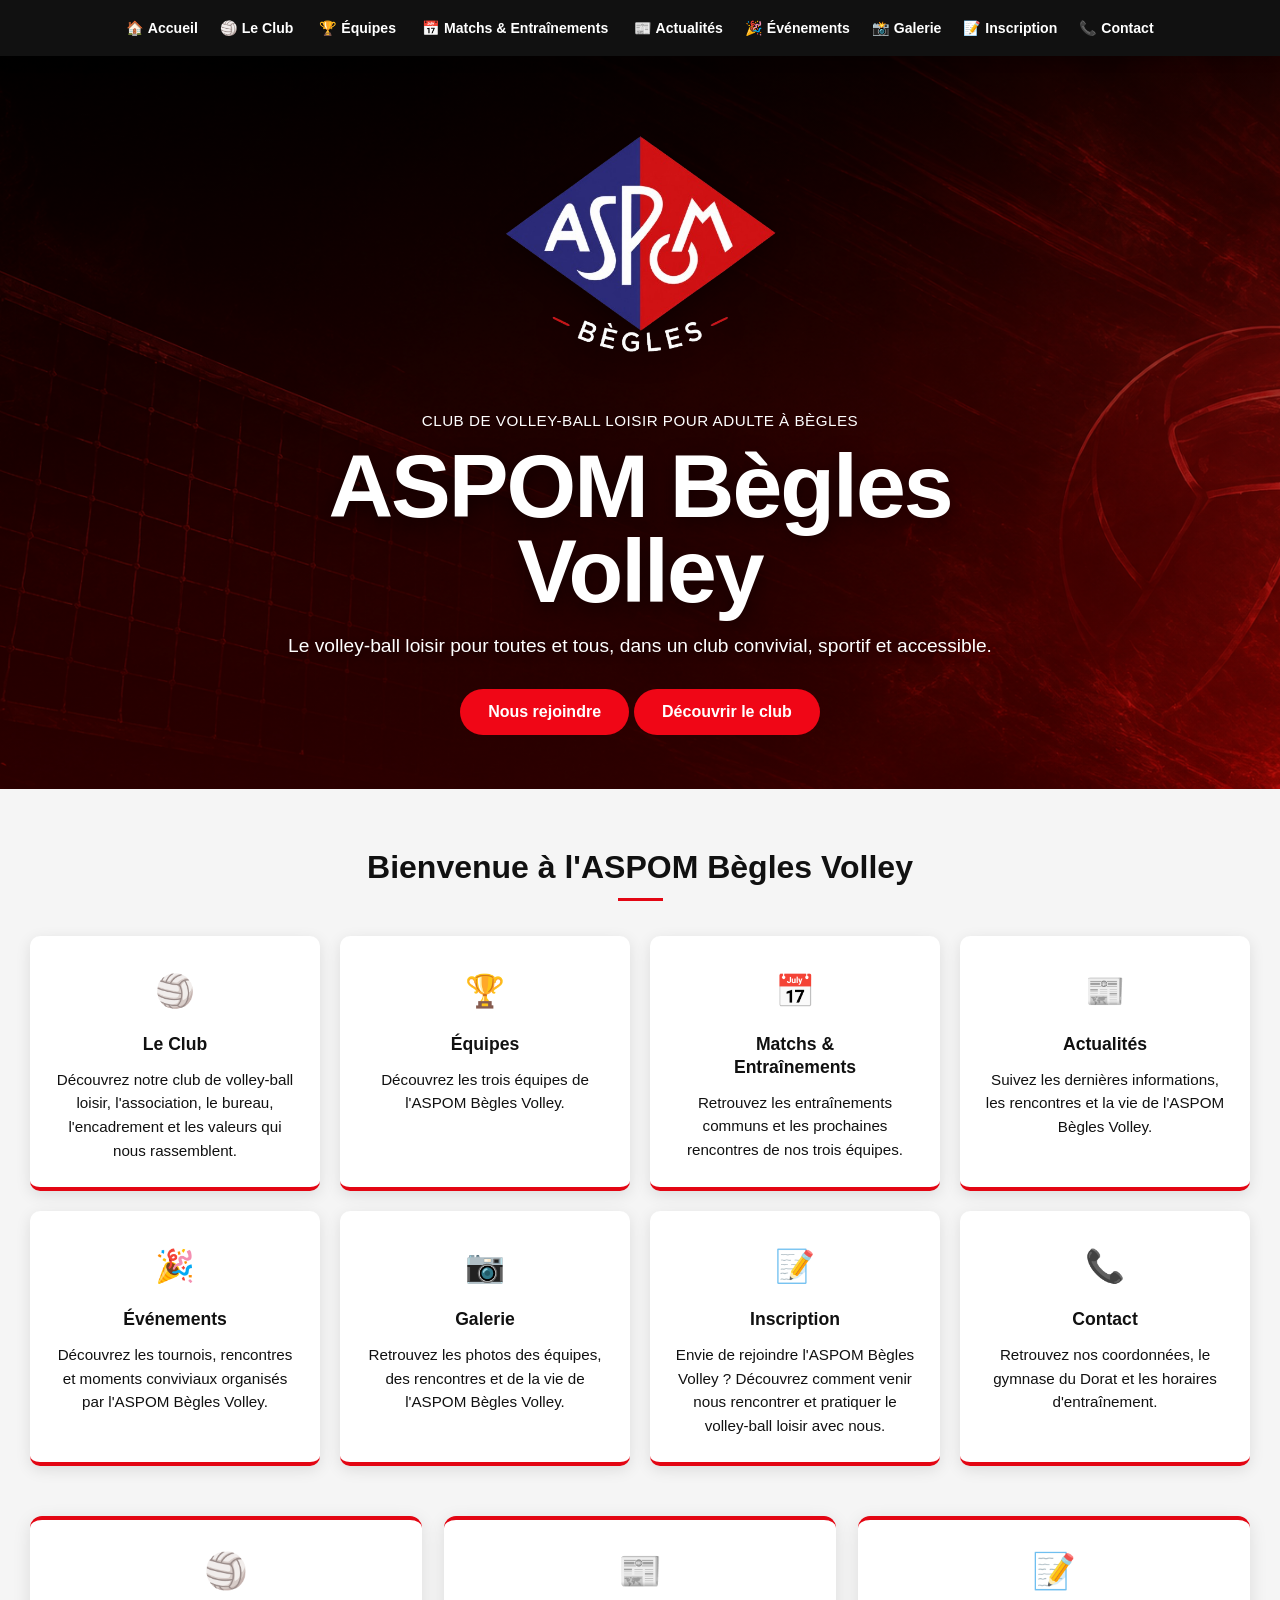
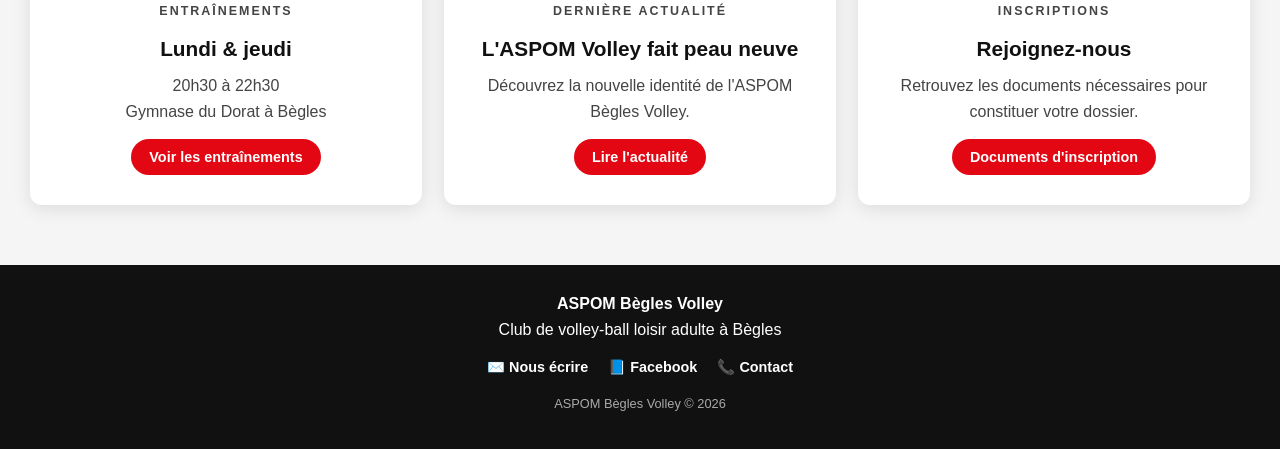
==== index.html @ babf6c58 "Update stylesheet version in index.html" ====
<!DOCTYPE html>
<html lang="fr">

<head>
    <meta charset="UTF-8">
    <meta name="viewport" content="width=device-width, initial-scale=1.0">

    <title>ASPOM Bègles Volley</title>

    <link rel="stylesheet" href="./style.css?v=6">
</head>

<body>

    <!-- =====================================================
         NAVIGATION
    ====================================================== -->

    <nav>
        <ul>

            <li>
                <a href="#accueil">
                    🏠 Accueil
                </a>
            </li>

            <li>
                <a href="./club.html">
                    🏐 Le Club
                </a>
            </li>

            <li>
                <li>
                <a href="./equipes.html">
                    🏆 Équipes
                </a>
            </li>

            <li>
                <li>
                <a href="./matchs.html">
                    📅 Matchs & Entraînements
                </a>
            </li>
                
                </a>
            </li>

            <li>
                <li>
                <a href="./actualites.html">
                    📰 Actualités
                </a>
            </li>

            <li>
                <a href="./evenements.html">
                    🎉 Événements
                </a>
            </li>

            <li>
                <a href="./galerie.html">
                    📸 Galerie
                </a>
            </li>

            <li>
                <a href="./inscription.html">
                    📝 Inscription
                </a>
            </li>

            <li>
                <a href="./contact.html">
                    📞 Contact
                </a>
            </li>

        </ul>
    </nav>


    <!-- =====================================================
         BANNIÈRE
    ====================================================== -->

    <header class="hero" id="accueil">

        <div class="hero-content">

            <img
                class="hero-logo"
                src="./Logo_ASPOM.png"
                alt="Logo ASPOM Bègles Volley"
            >

            <p class="hero-label">
                CLUB DE VOLLEY-BALL LOISIR POUR ADULTE À BÈGLES
            </p>

            <h1>
                ASPOM Bègles<br>
                <span>Volley</span>
            </h1>

            <p class="hero-subtitle">
                Le volley-ball loisir pour toutes et tous,
                dans un club convivial, sportif et accessible.
            </p>


            <div class="hero-buttons">

                <a href="./inscription.html" class="button">
                    Nous rejoindre
                </a>

                <a href="./club.html" class="button button-secondary">
                    Découvrir le club
                </a>

            </div>

        </div>

    </header>


    <!-- =====================================================
         CONTENU
    ====================================================== -->

    <main>

        <section class="section">

            <div class="section-title">

                <h2>
                    Bienvenue à l'ASPOM Bègles Volley
                </h2>

                <div class="title-line"></div>

            </div>


            <div class="cards">


                <!-- CLUB -->

                <a href="./club.html" class="card card-link">

                    <div class="card-icon">
                        🏐
                    </div>

                    <h3>
                        Le Club
                    </h3>

                    <p>
                        Découvrez notre club de volley-ball loisir,
                        l'association, le bureau, l'encadrement
                        et les valeurs qui nous rassemblent.
                    </p>

                </a>


                <!-- ÉQUIPES -->

            <a href="./equipes.html" class="card card-link">
    
                <div class="card-icon">
                    🏆
                </div>
            
                <h3>
                    Équipes
                </h3>
            
                <p>
                    Découvrez les trois équipes
                    de l'ASPOM Bègles Volley.
                </p>
            
            </a>


                <!-- MATCHS -->

                <a href="./matchs.html" class="card card-link">

                <div class="card-icon">
                    📅
                </div>
            
                <h3>
                    Matchs &<br>
                    Entraînements
                </h3>
            
                <p>
                    Retrouvez les entraînements communs
                    et les prochaines rencontres
                    de nos trois équipes.
                </p>
            
            </a>
            

                <!-- ACTUALITÉS -->

                <a href="./actualites.html" class="card card-link">

                <div class="card-icon">
                        📰
                </div>
                
                <h3>
                    Actualités
                </h3>
                
                <p>
                    Suivez les dernières informations,
                    les rencontres et la vie
                    de l'ASPOM Bègles Volley.
                </p>
                
            </a>

                <!-- ÉVÉNEMENTS -->

                <a href="./evenements.html" class="card card-link">

                <div class="card-icon">
                    🎉
                </div>
            
                <h3>
                    Événements
                </h3>
            
                <p>
                    Découvrez les tournois, rencontres
                    et moments conviviaux organisés
                    par l'ASPOM Bègles Volley.
                </p>
            
            </a>


                <!-- GALERIE -->

                <a href="./galerie.html" class="card card-link">

                <div class="card-icon">
                    📷
                </div>
            
                <h3>
                    Galerie
                </h3>
            
                <p>
                    Retrouvez les photos des équipes,
                    des rencontres et de la vie
                    de l'ASPOM Bègles Volley.
                </p>
            
            </a>


                <!-- INSCRIPTION -->

                <a href="./inscription.html" class="card card-link">

                <div class="card-icon">
                    📝
                </div>
            
                <h3>
                    Inscription
                </h3>
            
                <p>
                    Envie de rejoindre l'ASPOM Bègles Volley ?
                    Découvrez comment venir nous rencontrer
                    et pratiquer le volley-ball loisir avec nous.
                </p>
            
            </a>


                <!-- CONTACT -->

                <a href="./contact.html" class="card card-link">

                <div class="card-icon">
                    📞
                </div>
            
                <h3>
                    Contact
                </h3>
            
                <p>
                    Retrouvez nos coordonnées,
                    le gymnase du Dorat
                    et les horaires d'entraînement.
                </p>
            
            </a>

            </div>

<!-- =====================================================
     INFOS PRATIQUES
===================================================== -->

            <section class="home-highlights">
            
                <div class="home-highlight">
            
                    <div class="home-highlight-icon">
                        🏐
                    </div>
            
                    <p class="club-small-title">
                        ENTRAÎNEMENTS
                    </p>
            
                    <h3>
                        Lundi & jeudi
                    </h3>
            
                    <p>
                        20h30 à 22h30<br>
                        Gymnase du Dorat à Bègles
                    </p>
            
                    <a href="./matchs.html" class="home-highlight-link">
                        Voir les entraînements
                    </a>
            
                </div>
            
            
                <div class="home-highlight">
            
                    <div class="home-highlight-icon">
                        📰
                    </div>
            
                    <p class="club-small-title">
                        DERNIÈRE ACTUALITÉ
                    </p>
            
                    <h3>
                        L'ASPOM Volley fait peau neuve
                    </h3>
            
                    <p>
                        Découvrez la nouvelle identité
                        de l'ASPOM Bègles Volley.
                    </p>
            
                    <a href="./actualites.html" class="home-highlight-link">
                        Lire l'actualité
                    </a>
            
                </div>
            
            
                <div class="home-highlight">
            
                    <div class="home-highlight-icon">
                        📝
                    </div>
            
                    <p class="club-small-title">
                        INSCRIPTIONS
                    </p>
            
                    <h3>
                        Rejoignez-nous
                    </h3>
            
                    <p>
                        Retrouvez les documents nécessaires
                        pour constituer votre dossier.
                    </p>
            
                    <a href="./documents.html" class="home-highlight-link">
                        Documents d'inscription
                    </a>
            
                </div>
            
            </section>

        </section>

    </main>


    <!-- =====================================================
         FOOTER
    ====================================================== -->

    <footer>

        <div class="footer-content">
    
            <p>
                <strong>ASPOM Bègles Volley</strong>
            </p>
    
            <p>
                Club de volley-ball loisir adulte à Bègles
            </p>
    
            <div class="footer-links">
    
                <a href="mailto:aspom.beglesvolleyball@gmail.com">
                    ✉️ Nous écrire
                </a>
    
                <a
                    href="https://www.facebook.com/share/19STnms6wH/?mibextid=wwXIfr"
                    target="_blank"
                    rel="noopener noreferrer"
                >
                    📘 Facebook
                </a>
    
                <a href="./contact.html">
                    📞 Contact
                </a>
    
            </div>
    
            <p class="footer-copyright">
                ASPOM Bègles Volley © 2026
            </p>
    
        </div>
    
    </footer>

</body>

</html>
---- style.css ----
/* =====================================================
   RESET
===================================================== */

* {
    margin: 0;
    padding: 0;
    box-sizing: border-box;
}

html {
    scroll-behavior: smooth;
}

body {
    font-family: Arial, Helvetica, sans-serif;
    background: #f5f5f5;
    color: #111111;
}


/* =====================================================
   NAVIGATION
===================================================== */

nav {
    position: sticky;
    top: 0;
    z-index: 1000;

    width: 100%;

    background: #111111;

    box-shadow: 0 3px 12px rgba(0, 0, 0, 0.25);
}

nav ul {
    min-height: 56px;

    display: flex;
    justify-content: center;
    align-items: center;

    flex-wrap: wrap;

    gap: 4px;

    padding: 4px 15px;

    list-style: none;
}

nav li {
    list-style: none;
}

nav a {
    display: flex;
    align-items: center;

    gap: 6px;

    padding: 10px 9px;

    border-radius: 6px;

    color: #ffffff;

    text-decoration: none;

    font-size: 0.88rem;
    font-weight: bold;

    white-space: nowrap;

    transition:
        background 0.2s ease,
        color 0.2s ease;
}

nav a:hover {
    background: #e30613;
    color: #ffffff;
}


/* =====================================================
   HERO / BANNIÈRE PRINCIPALE
===================================================== */

.hero {
    position: relative;

    min-height: 733px;

    display: flex;
    justify-content: center;
    align-items: center;

    padding: 50px 20px;

    overflow: hidden;

    text-align: center;

    color: #ffffff;

    background:
        linear-gradient(
            rgba(0, 0, 0, 0.55),
            rgba(120, 0, 0, 0.35)
        ),
        url("./fond-banniere-volley.png");

    background-size: cover;
    background-position: center;
    background-repeat: no-repeat;
}


/* Effet lumineux rouge */

.hero::before {
    display: none;
}


/* Effet sombre diagonal */

.hero::after {
    display: none;
}


/* Contenu du hero */

.hero-content {
    position: relative;

    z-index: 2;

    width: 100%;
    max-width: 900px;

    display: flex;
    flex-direction: column;
    align-items: center;

    margin: 0 auto;
}


/* =====================================================
   LOGO
===================================================== */

.hero-logo {
    display: block;

    width: 280px;
    max-width: 70%;

    height: auto;

    margin: 0 auto 22px;

    object-fit: contain;

    filter:
        drop-shadow(
            0 8px 12px rgba(0, 0, 0, 0.35)
        );
}


/* =====================================================
   TEXTE DU HERO
===================================================== */

.hero-label {
    margin-bottom: 15px;

    font-size: 0.95rem;

    font-weight: 500;

    letter-spacing: 0.5px;

    text-transform: uppercase;
}


.hero h1 {
    margin-bottom: 18px;

    font-size: clamp(3.2rem, 7vw, 5.8rem);

    line-height: 0.95;

    font-weight: 900;

    letter-spacing: -2px;

    text-shadow:
        0 6px 20px rgba(0, 0, 0, 0.55);
}

.hero h1 span {
    color: #ffffff;
}


.hero-subtitle {
    max-width: 800px;

    margin: 0 auto 28px;

    font-size: 1.2rem;

    line-height: 1.5;

    text-shadow:
        0 3px 10px rgba(0, 0, 0, 0.45);
}

/* =====================================================
   BOUTONS
===================================================== */

.hero-buttons {
    display: flex;

    justify-content: center;
    align-items: center;

    gap: 5px;

    flex-wrap: wrap;
}

.button {
    display: inline-block;

    padding: 14px 28px;

    border-radius: 30px;

    background: #f00616;

    color: #ffffff;

    text-decoration: none;

    font-size: 1rem;

    font-weight: bold;

    transition:
        background 0.2s ease,
        transform 0.2s ease;
}

.button:hover {
    background: #b9000c;

    transform: translateY(-2px);
}


/* Deuxième bouton */

.button-secondary {
    background: #f00616;

    border: none;
}

.button-secondary:hover {
    background: #b9000c;

    color: #ffffff;
}


/* =====================================================
   SECTION PRINCIPALE
===================================================== */

.section {
    max-width: 1400px;

    margin: 0 auto;

    padding: 60px 30px;
}

.section-title {
    margin-bottom: 35px;

    text-align: center;
}

.section-title h2 {
    font-size: 2rem;

    font-weight: 800;
}

.title-line {
    width: 45px;

    height: 3px;

    margin: 12px auto 0;

    background: #e30613;
}


/* =====================================================
   CARTES
===================================================== */

.cards {
    display: grid;

    grid-template-columns:
        repeat(4, 1fr);

    gap: 20px;
}

.card {
    min-height: 240px;

    display: flex;
    flex-direction: column;
    align-items: center;

    padding: 25px 20px;

    text-align: center;

    background: #ffffff;

    border-radius: 10px;

    border-bottom: 4px solid #e30613;

    box-shadow:
        0 4px 15px rgba(0, 0, 0, 0.10);

    transition:
        transform 0.2s ease,
        box-shadow 0.2s ease;
}

.card:hover {
    transform: translateY(-5px);

    box-shadow:
        0 8px 22px rgba(0, 0, 0, 0.15);
}


/* =====================================================
   ICÔNES
===================================================== */

.card-icon {
    display: flex;
    justify-content: center;
    align-items: center;

    width: 60px;
    height: 60px;

    margin-bottom: 12px;

    font-size: 2rem;
}

/* Carte entière utilisée comme lien */

a.card-link {
    color: #111111;
    text-decoration: none;
}

a.card-link:visited {
    color: #111111;
    text-decoration: none;
}

a.card-link:hover {
    color: #111111;
    text-decoration: none;
}

a.card-link h3,
a.card-link p {
    color: inherit;
    text-decoration: none;
}

/* =====================================================
   TEXTE DES CARTES
===================================================== */

.card h3 {
    margin-bottom: 12px;

    font-size: 1.1rem;

    line-height: 1.3;
}

.card p {
    font-size: 0.95rem;

    line-height: 1.55;

    color: #333333;
}


/* =====================================================
   FOOTER
===================================================== */

footer {
    padding: 30px 20px;

    text-align: center;

    background: #111111;

    color: #ffffff;
}


.footer-content {
    max-width: 1000px;

    margin: 0 auto;
}


.footer-content p {
    margin-bottom: 8px;
}


.footer-links {
    display: flex;
    justify-content: center;
    align-items: center;

    gap: 20px;

    flex-wrap: wrap;

    margin: 20px 0;
}


.footer-links a {
    color: #ffffff;

    text-decoration: none;

    font-weight: bold;

    font-size: 0.9rem;
}


.footer-links a:hover {
    color: #e30613;
}


.footer-copyright {
    margin-top: 15px;

    color: #aaaaaa;

    font-size: 0.8rem;
}

/* =====================================================
   PAGE CLUB - BANDEAU
===================================================== */

.page-hero {
    position: relative;

    min-height: 390px;

    display: flex;
    justify-content: center;
    align-items: center;

    padding: 45px 20px;

    overflow: hidden;

    text-align: center;

    color: #ffffff;

    background-image:
        linear-gradient(
            rgba(0, 0, 0, 0.40),
            rgba(70, 0, 0, 0.35)
        ),
        url("./fond-banniere-volley.png");

    background-size: cover;
    background-position: center;
    background-repeat: no-repeat;
}


.page-hero-content {
    position: relative;

    z-index: 2;

    width: 100%;
    max-width: 850px;

    margin: 0 auto;
}


.page-hero-logo {
    width: 130px;
    height: auto;

    margin-bottom: 15px;

    filter:
        drop-shadow(
            0 6px 10px rgba(0, 0, 0, 0.30)
        );
}


.page-hero-label {
    margin-bottom: 10px;

    font-size: 0.8rem;

    font-weight: bold;

    letter-spacing: 2px;
}


.page-hero h1 {
    margin-bottom: 15px;

    font-size: clamp(3rem, 7vw, 5rem);

    font-weight: 900;

    line-height: 1;

    text-shadow:
        0 5px 18px rgba(0, 0, 0, 0.55);
}


.page-hero-subtitle {
    max-width: 700px;

    margin: auto;

    font-size: 1.1rem;

    line-height: 1.6;

    text-shadow:
        0 3px 10px rgba(0, 0, 0, 0.50);
}


/* =====================================================
   MENU PAGE CLUB
===================================================== */

.club-menu {
    display: grid;

    grid-template-columns:
        repeat(4, 1fr);

    gap: 20px;

    margin-bottom: 60px;
}


.club-menu-card {
    min-height: 210px;

    display: flex;
    flex-direction: column;
    align-items: center;

    padding: 25px 20px;

    text-align: center;

    text-decoration: none;

    color: #111111;

    background: #ffffff;

    border-radius: 10px;

    border-bottom: 4px solid #e30613;

    box-shadow:
        0 4px 15px rgba(0, 0, 0, 0.10);

    transition:
        transform 0.2s ease,
        box-shadow 0.2s ease;
}


.club-menu-card:hover {
    transform: translateY(-5px);

    box-shadow:
        0 8px 22px rgba(0, 0, 0, 0.15);
}


.club-menu-card:visited {
    color: #111111;
}


.club-menu-icon {
    margin-bottom: 12px;

    font-size: 2rem;
}


.club-menu-card h3 {
    margin-bottom: 12px;

    font-size: 1.15rem;
}


.club-menu-card p {
    color: #444444;

    font-size: 0.95rem;

    line-height: 1.5;
}


/* =====================================================
   CONTENU PAGE CLUB
===================================================== */

.club-content-section {
    max-width: 1050px;

    margin: 0 auto 35px;

    padding: 45px;

    background: #ffffff;

    border-radius: 12px;

    box-shadow:
        0 4px 18px rgba(0, 0, 0, 0.08);

    scroll-margin-top: 80px;
}


.club-content-text {
    max-width: 850px;

    margin: auto;
}


.club-small-title {
    margin-bottom: 8px;

    color: #e30613;

    font-size: 0.78rem;

    font-weight: 800;

    letter-spacing: 2px;
}


.club-content-section h2 {
    margin-bottom: 20px;

    font-size: 2rem;
}


.club-content-section p {
    margin-bottom: 14px;

    color: #444444;

    font-size: 1rem;

    line-height: 1.7;
}

/* =====================================================
   BUREAU DU CLUB
===================================================== */

.bureau-grid {
    display: grid;

    grid-template-columns:
        repeat(4, 1fr);

    gap: 18px;

    margin-top: 30px;
}


.bureau-member {
    min-height: 190px;

    display: flex;
    flex-direction: column;
    justify-content: center;
    align-items: center;

    padding: 25px 15px;

    text-align: center;

    background: #f7f7f7;

    border-radius: 10px;

    border-bottom: 4px solid #e30613;
}


.bureau-icon {
    margin-bottom: 12px;

    font-size: 2rem;
}


.bureau-member h3 {
    margin-bottom: 10px;

    font-size: 1.05rem;
}


.bureau-name {
    margin-bottom: 0 !important;

    color: #e30613 !important;

    font-size: 1rem !important;

    font-weight: 800;
}

/* =====================================================
   CHARTE & VALEURS
===================================================== */

.values-grid {
    display: grid;

    grid-template-columns:
        repeat(3, 1fr);

    gap: 18px;

    margin-top: 30px;
}


.value-item {
    min-height: 220px;

    display: flex;
    flex-direction: column;
    align-items: center;
    justify-content: center;

    padding: 25px 18px;

    text-align: center;

    background: #f7f7f7;

    border-radius: 10px;

    border-bottom: 4px solid #e30613;
}


.value-icon {
    margin-bottom: 12px;

    font-size: 2rem;
}


.value-item h3 {
    margin-bottom: 10px;

    font-size: 1.05rem;
}


.value-item p {
    margin-bottom: 0;

    font-size: 0.9rem;

    line-height: 1.5;
}

/* =====================================================
   ONGLET ACTIF NAVIGATION
===================================================== */

nav a.nav-active {
    background: #e30613;
}

/* =====================================================
   PAGE ÉQUIPES
===================================================== */

.team-grid {
    display: grid;

    grid-template-columns:
        repeat(3, 1fr);

    gap: 22px;

    margin-bottom: 50px;
}


.team-card {
    position: relative;

    min-height: 260px;

    display: flex;
    flex-direction: column;
    align-items: center;
    justify-content: center;

    padding: 35px 25px;

    text-align: center;

    background: #ffffff;

    border-radius: 12px;

    border-bottom: 4px solid #e30613;

    box-shadow:
        0 4px 18px rgba(0, 0, 0, 0.10);
}


.team-number {
    position: absolute;

    top: 15px;
    right: 18px;

    color: #dddddd;

    font-size: 1.4rem;

    font-weight: 900;
}


.team-icon {
    margin-bottom: 15px;

    font-size: 2.4rem;
}


.team-card h3 {
    margin-bottom: 15px;

    font-size: 1.4rem;
}


.team-card p {
    color: #444444;

    font-size: 0.95rem;

    line-height: 1.6;
}


/* =====================================================
   ENTRAÎNEMENT COMMUN
===================================================== */

.training-block {
    max-width: 1050px;

    display: flex;
    align-items: center;

    gap: 30px;

    margin: 0 auto;

    padding: 40px;

    background: #ffffff;

    border-radius: 12px;

    border-left: 5px solid #e30613;

    box-shadow:
        0 4px 18px rgba(0, 0, 0, 0.08);
}


.training-icon {
    flex-shrink: 0;

    font-size: 3rem;
}


.training-content h2 {
    margin-bottom: 15px;

    font-size: 1.8rem;
}


.training-content p {
    margin-bottom: 10px;

    color: #444444;

    line-height: 1.6;
}

/* =====================================================
   PAGE MATCHS & ENTRAÎNEMENTS
===================================================== */

.schedule-block {
    max-width: 1050px;

    display: flex;
    align-items: flex-start;

    gap: 30px;

    margin: 0 auto 60px;

    padding: 40px;

    background: #ffffff;

    border-radius: 12px;

    border-left: 5px solid #e30613;

    box-shadow:
        0 4px 18px rgba(0, 0, 0, 0.08);
}


.schedule-icon {
    flex-shrink: 0;

    font-size: 3rem;
}


.schedule-content {
    width: 100%;
}


.schedule-content h2 {
    margin-bottom: 15px;

    font-size: 1.8rem;
}


.schedule-content p {
    margin-bottom: 12px;

    color: #444444;

    line-height: 1.6;
}


.schedule-details {
    display: grid;

    grid-template-columns:
        repeat(3, 1fr);

    gap: 15px;

    margin-top: 25px;
}


.schedule-details div {
    padding: 18px;

    background: #f7f7f7;

    border-radius: 8px;

    text-align: center;
}


.schedule-details strong {
    display: block;

    margin-bottom: 8px;
}


.schedule-details span {
    color: #444444;

    font-size: 0.95rem;
}


.matches-section {
    max-width: 1050px;

    margin: 0 auto;
}


.matches-empty {
    padding: 45px 25px;

    text-align: center;

    background: #ffffff;

    border-radius: 12px;

    border-bottom: 4px solid #e30613;

    box-shadow:
        0 4px 18px rgba(0, 0, 0, 0.08);
}


.matches-empty-icon {
    margin-bottom: 15px;

    font-size: 2.5rem;
}


.matches-empty h3 {
    margin-bottom: 12px;

    font-size: 1.4rem;
}


.matches-empty p {
    color: #444444;

    line-height: 1.6;
}

/* =====================================================
   PAGE ACTUALITÉS
===================================================== */

.news-card {
    max-width: 1050px;

    display: grid;

    grid-template-columns:
        320px 1fr;

    margin: 0 auto;

    overflow: hidden;

    background: #ffffff;

    border-radius: 12px;

    border-bottom: 4px solid #e30613;

    box-shadow:
        0 4px 18px rgba(0, 0, 0, 0.10);
}


.news-image {
    display: flex;
    justify-content: center;
    align-items: center;

    min-height: 380px;

    padding: 35px;

    background: #111111;
}


.news-image img {
    width: 100%;
    max-width: 230px;

    height: auto;

    object-fit: contain;
}


.news-content {
    padding: 40px;
}


.news-meta {
    margin-bottom: 10px;

    color: #e30613;

    font-size: 0.8rem;

    font-weight: 800;

    letter-spacing: 1px;

    text-transform: uppercase;
}


.news-content h2 {
    margin-bottom: 25px;

    font-size: 2rem;
}


.news-content p {
    margin-bottom: 15px;

    color: #444444;

    font-size: 1rem;

    line-height: 1.7;
}


.news-ending {
    margin-top: 25px;
}

/* =====================================================
   PAGE ÉVÉNEMENTS
===================================================== */

.events-grid {
    display: grid;

    grid-template-columns:
        repeat(3, 1fr);

    gap: 22px;

    margin-bottom: 50px;
}


.event-card {
    min-height: 250px;

    display: flex;
    flex-direction: column;
    justify-content: center;
    align-items: center;

    padding: 30px 25px;

    text-align: center;

    background: #ffffff;

    border-radius: 12px;

    border-bottom: 4px solid #e30613;

    box-shadow:
        0 4px 18px rgba(0, 0, 0, 0.10);
}


.event-icon {
    margin-bottom: 15px;

    font-size: 2.5rem;
}


.event-card h3 {
    margin-bottom: 15px;

    font-size: 1.3rem;
}


.event-card p {
    color: #444444;

    font-size: 0.95rem;

    line-height: 1.6;
}


.events-coming {
    max-width: 1050px;

    margin: 0 auto;

    padding: 40px;

    text-align: center;

    background: #ffffff;

    border-radius: 12px;

    border-left: 5px solid #e30613;

    box-shadow:
        0 4px 18px rgba(0, 0, 0, 0.08);
}


.events-coming-icon {
    margin-bottom: 12px;

    font-size: 2.7rem;
}


.events-coming h2 {
    margin-bottom: 15px;

    font-size: 1.8rem;
}


.events-coming p {
    color: #444444;

    line-height: 1.6;
}

/* =====================================================
   PAGE GALERIE
===================================================== */

.gallery-categories {
    display: grid;

    grid-template-columns:
        repeat(3, 1fr);

    gap: 22px;

    margin-bottom: 50px;
}


.gallery-category {
    min-height: 240px;

    display: flex;
    flex-direction: column;
    justify-content: center;
    align-items: center;

    padding: 30px 25px;

    text-align: center;

    background: #ffffff;

    border-radius: 12px;

    border-bottom: 4px solid #e30613;

    box-shadow:
        0 4px 18px rgba(0, 0, 0, 0.10);
}


.gallery-category-icon {
    margin-bottom: 15px;

    font-size: 2.5rem;
}


.gallery-category h3 {
    margin-bottom: 15px;

    font-size: 1.3rem;
}


.gallery-category p {
    color: #444444;

    font-size: 0.95rem;

    line-height: 1.6;
}


.gallery-coming {
    max-width: 1050px;

    margin: 0 auto;

    padding: 45px 30px;

    text-align: center;

    background: #ffffff;

    border-radius: 12px;

    border-left: 5px solid #e30613;

    box-shadow:
        0 4px 18px rgba(0, 0, 0, 0.08);
}


.gallery-coming-icon {
    margin-bottom: 15px;

    font-size: 3rem;
}


.gallery-coming h2 {
    margin-bottom: 15px;

    font-size: 1.8rem;
}


.gallery-coming p {
    color: #444444;

    line-height: 1.6;
}

/* =====================================================
   PAGE INSCRIPTION
===================================================== */

.join-intro {
    max-width: 1050px;

    display: flex;
    align-items: center;

    gap: 30px;

    margin: 0 auto 45px;

    padding: 40px;

    background: #ffffff;

    border-radius: 12px;

    border-left: 5px solid #e30613;

    box-shadow:
        0 4px 18px rgba(0, 0, 0, 0.08);
}


.join-intro-icon {
    flex-shrink: 0;

    font-size: 3rem;
}


.join-intro-content h2 {
    margin-bottom: 15px;

    font-size: 1.8rem;
}


.join-intro-content p {
    margin-bottom: 12px;

    color: #444444;

    line-height: 1.6;
}

.join-documents-button {
    margin-top: 15px;
}

/* ÉTAPES */

.join-steps {
    display: grid;

    grid-template-columns:
        repeat(3, 1fr);

    gap: 22px;

    margin-bottom: 50px;
}


.join-step {
    position: relative;

    min-height: 260px;

    display: flex;
    flex-direction: column;
    justify-content: center;
    align-items: center;

    padding: 35px 25px;

    text-align: center;

    background: #ffffff;

    border-radius: 12px;

    border-bottom: 4px solid #e30613;

    box-shadow:
        0 4px 18px rgba(0, 0, 0, 0.10);
}


.join-step-number {
    position: absolute;

    top: 15px;
    right: 18px;

    color: #dddddd;

    font-size: 1.5rem;

    font-weight: 900;
}


.join-step-icon {
    margin-bottom: 15px;

    font-size: 2.5rem;
}


.join-step h3 {
    margin-bottom: 15px;

    font-size: 1.25rem;
}


.join-step p {
    color: #444444;

    font-size: 0.95rem;

    line-height: 1.6;
}


/* HORAIRES */

.join-training {
    max-width: 1050px;

    margin: 0 auto;

    padding: 40px;

    text-align: center;

    background: #ffffff;

    border-radius: 12px;

    box-shadow:
        0 4px 18px rgba(0, 0, 0, 0.08);
}


.join-training h2 {
    margin-bottom: 25px;

    font-size: 1.8rem;
}


.join-training-details {
    display: grid;

    grid-template-columns:
        repeat(3, 1fr);

    gap: 15px;
}


.join-training-details div {
    padding: 20px;

    background: #f7f7f7;

    border-radius: 8px;

    border-bottom: 3px solid #e30613;
}


.join-training-details strong {
    display: block;

    margin-bottom: 8px;
}


.join-training-details span {
    color: #444444;
}

/* =====================================================
   PAGE CONTACT
===================================================== */

.contact-grid {
    display: grid;

    grid-template-columns:
        repeat(4, 1fr);

    gap: 22px;

    margin-bottom: 50px;
}


.contact-card {
    min-height: 260px;

    display: flex;
    flex-direction: column;
    justify-content: center;
    align-items: center;

    padding: 30px 25px;

    text-align: center;

    background: #ffffff;

    border-radius: 12px;

    border-bottom: 4px solid #e30613;

    box-shadow:
        0 4px 18px rgba(0, 0, 0, 0.10);
}


.contact-icon {
    margin-bottom: 15px;

    font-size: 2.5rem;
}


.contact-card h3 {
    margin-bottom: 15px;

    font-size: 1.3rem;
}


.contact-card p {
    color: #444444;

    font-size: 0.95rem;

    line-height: 1.6;
}


.contact-info a {
    color: #e30613;
   
    text-decoration: none;
   
    font-weight: 800;
}


.contact-info a:hover {
    text-decoration: underline;
}


/* BLOC BIENVENUE */

.contact-welcome {
    max-width: 1050px;

    display: flex;
    align-items: center;

    gap: 30px;

    margin: 0 auto;

    padding: 40px;

    background: #ffffff;

    border-radius: 12px;

    border-left: 5px solid #e30613;

    box-shadow:
        0 4px 18px rgba(0, 0, 0, 0.08);
}


.contact-welcome-icon {
    flex-shrink: 0;

    font-size: 3rem;
}


.contact-welcome h2 {
    margin-bottom: 15px;

    font-size: 1.8rem;
}


.contact-welcome p {
    margin-bottom: 10px;

    color: #444444;

    line-height: 1.6;
}

/* =====================================================
   DOCUMENTS D'INSCRIPTION
===================================================== */

.registration-info {
    max-width: 1050px;

    margin: 0 auto 45px;

    padding: 40px;

    background: #ffffff;

    border-radius: 12px;

    border-left: 5px solid #e30613;

    box-shadow:
        0 4px 18px rgba(0, 0, 0, 0.08);
}


.registration-info h2 {
    margin-bottom: 18px;

    font-size: 1.8rem;
}


.registration-info p {
    margin-bottom: 10px;

    color: #444444;

    line-height: 1.6;
}


/* CARTES DOCUMENTS */

.registration-documents {
    display: grid;

    grid-template-columns:
        repeat(3, 1fr);

    gap: 20px;

    margin-bottom: 50px;
}


.document-card {
    min-height: 300px;

    display: flex;
    flex-direction: column;
    align-items: center;

    padding: 30px 22px;

    text-align: center;

    background: #ffffff;

    border-radius: 12px;

    border-bottom: 4px solid #e30613;

    box-shadow:
        0 4px 18px rgba(0, 0, 0, 0.10);
}


.document-icon {
    margin-bottom: 15px;

    font-size: 2.5rem;
}


.document-card h3 {
    margin-bottom: 15px;

    font-size: 1.2rem;
}


.document-card p {
    flex-grow: 1;

    margin-bottom: 20px;

    color: #444444;

    font-size: 0.95rem;

    line-height: 1.6;
}


.document-button {
    display: inline-block;

    padding: 11px 18px;

    border-radius: 25px;

    background: #e30613;

    color: #ffffff;

    text-decoration: none;

    font-size: 0.9rem;

    font-weight: bold;
}


.document-button:hover {
    background: #b9000c;
}


.document-disabled {
    background: #999999;
}


/* CHECKLIST */

.registration-checklist {
    max-width: 1050px;

    margin: 0 auto;

    padding: 40px;

    background: #ffffff;

    border-radius: 12px;

    box-shadow:
        0 4px 18px rgba(0, 0, 0, 0.08);
}


.registration-checklist h2 {
    margin-bottom: 25px;

    font-size: 1.8rem;
}


.checklist-grid {
    display: grid;

    grid-template-columns:
        repeat(2, 1fr);

    gap: 15px;
}


.checklist-grid div {
    display: flex;

    align-items: center;

    gap: 12px;

    padding: 18px;

    background: #f7f7f7;

    border-radius: 8px;
}


.checklist-grid span {
    color: #e30613;

    font-size: 1.4rem;

    font-weight: 900;
}


.checklist-grid p {
    color: #444444;

    line-height: 1.5;
}

/* =====================================================
   INFOS PRATIQUES ACCUEIL
===================================================== */

.home-highlights {
    display: grid;
    grid-template-columns: repeat(3, 1fr);
    gap: 22px;

    margin-top: 50px;
}


.home-highlight {
    min-height: 260px;

    display: flex;
    flex-direction: column;
    align-items: center;
    justify-content: center;

    padding: 30px 25px;

    text-align: center;

    background: #ffffff;

    border-radius: 12px;

    border-top: 4px solid #e30613;

    box-shadow:
        0 4px 18px rgba(0, 0, 0, 0.10);
}


.home-highlight-icon {
    margin-bottom: 10px;

    font-size: 2.2rem;
}


.home-highlight h3 {
    margin-bottom: 12px;

    font-size: 1.3rem;
}


.home-highlight p {
    margin-bottom: 15px;

    color: #444444;

    line-height: 1.6;
}


.home-highlight-link {
    margin-top: auto;

    padding: 10px 18px;

    border-radius: 25px;

    background: #e30613;

    color: #ffffff;

    text-decoration: none;

    font-size: 0.9rem;

    font-weight: bold;
}


.home-highlight-link:visited {
    color: #ffffff;
}


.home-highlight-link:hover {
    background: #b9000c;

    color: #ffffff;
}

/* =====================================================
   TABLETTES
===================================================== */

@media (max-width: 1100px) {

    nav a {
        font-size: 0.82rem;

        padding: 9px 7px;
    }

    .hero {
        min-height: 680px;
    }

    .cards {
        grid-template-columns:
            repeat(2, 1fr);
    }
   
   .club-menu {
    grid-template-columns:
        repeat(2, 1fr);
   }
}


/* =====================================================
   TÉLÉPHONES
===================================================== */

@media (max-width: 700px) {

    nav ul {
        gap: 2px;

        padding: 5px;
    }

    nav a {
        padding: 7px 5px;

        font-size: 0.72rem;
    }


    .hero {
        min-height: 650px;

        padding: 45px 20px;
    }


    .hero-logo {
        width: 210px;

        margin-bottom: 20px;
    }


    .hero-label {
        font-size: 0.72rem;

        letter-spacing: 1px;
    }


    .hero h1 {
        font-size: clamp(2.8rem, 13vw, 4rem);

        letter-spacing: -1px;
    }


    .hero-subtitle {
        font-size: 1rem;

        max-width: 500px;
    }


    .hero-buttons {
        flex-direction: column;

        width: 100%;

        gap: 10px;
    }


    .hero-buttons .button {
        width: 100%;

        max-width: 280px;

        text-align: center;
    }


    .section {
        padding: 45px 15px;
    }


    .section-title h2 {
        font-size: 1.7rem;
    }


    .cards {
        grid-template-columns:
            repeat(2, 1fr);

        gap: 12px;
    }


    .card {
        min-height: 250px;

        padding: 20px 12px;
    }


    .card h3 {
        font-size: 0.95rem;
    }


    .card p {
        font-size: 0.85rem;
    }

   .page-hero {
    min-height: 330px;
   }
   
   .page-hero-logo {
       width: 100px;
   }
   
   .club-menu {
       grid-template-columns:
           repeat(2, 1fr);
   
       gap: 12px;
   }
   
   .club-menu-card {
       min-height: 200px;
   
       padding: 20px 12px;
   }
   
   .club-content-section {
       padding: 30px 20px;
   }
   
   .club-content-section h2 {
       font-size: 1.6rem;
   }

   .club-stats {
    grid-template-columns:
        repeat(2, 1fr);
   }

   .team-grid {
       grid-template-columns: 1fr;
   }
   
   .training-block {
       flex-direction: column;
   
       padding: 30px 20px;
   
       text-align: center;
   }
   .news-card {
       grid-template-columns: 1fr;
   }
   
   
   .news-image {
       min-height: 250px;
   }
   
   
   .news-image img {
       max-width: 170px;
   }
   
   
   .news-content {
       padding: 30px 20px;
   }
   
   
   .news-content h2 {
       font-size: 1.6rem;
   }

   .events-grid {
       grid-template-columns: 1fr;
   }
   
   
   .events-coming {
       padding: 30px 20px;
   }

   .gallery-categories {
       grid-template-columns: 1fr;
   }
   
   
   .gallery-coming {
       padding: 30px 20px;
   }

   .join-intro {
       flex-direction: column;
   
       padding: 30px 20px;
   
       text-align: center;
   }
   
   
   .join-steps {
       grid-template-columns: 1fr;
   }
   
   
   .join-training {
       padding: 30px 20px;
   }
   
   
   .join-training-details {
       grid-template-columns: 1fr;
   }
   .contact-grid {
       grid-template-columns: 1fr;
   }
   
   
   .contact-welcome {
       flex-direction: column;
   
       padding: 30px 20px;
   
       text-align: center;
   }

   .registration-info {
       padding: 30px 20px;
   }
   
   
   .registration-documents {
       grid-template-columns: 1fr;
   }
   
   
   .registration-checklist {
       padding: 30px 20px;
   }
   
   
   .checklist-grid {
       grid-template-columns: 1fr;
   }

   .bureau-grid {
       grid-template-columns:
           repeat(2, 1fr);
   }

   .values-grid {
       grid-template-columns:
           repeat(2, 1fr);
   }

   .home-highlights {
       grid-template-columns: 1fr;
   }
}


/* =====================================================
   PETITS TÉLÉPHONES
===================================================== */

@media (max-width: 420px) {

    nav a {
        font-size: 0.68rem;

        padding: 6px 4px;
    }


    .hero {
        min-height: 620px;
    }


    .hero-logo {
        width: 175px;
    }


    .hero h1 {
        font-size: 2.7rem;
    }


    .cards {
        grid-template-columns: 1fr;
    }

   .club-menu {
       grid-template-columns: 1fr;
      }

   .club-stats {
       grid-template-columns: 1fr;
      }

   .values-grid {
       grid-template-columns: 1fr;
   }
}
/* =====================================================
   CHIFFRES CLÉS DU CLUB
===================================================== */

.club-stats {
    display: grid;

    grid-template-columns:
        repeat(4, 1fr);

    gap: 18px;

    margin-top: 35px;
}


.club-stat {
    min-height: 130px;

    display: flex;
    flex-direction: column;
    justify-content: center;
    align-items: center;

    padding: 22px 15px;

    text-align: center;

    background: #f7f7f7;

    border-radius: 10px;

    border-bottom: 4px solid #e30613;
}


.club-stat-number {
    display: block;

    margin-bottom: 7px;

    color: #e30613;

    font-size: 2rem;

    font-weight: 900;
}


.club-stat-place {
    font-size: 1.6rem;
}


.club-stat-label {
    color: #333333;

    font-size: 0.9rem;

    font-weight: bold;

    line-height: 1.4;
}

.card-link {
    color: #111111;
    text-decoration: none;
}

.card-link:visited {
    color: #111111;
}


/* =====================================================
   CORRECTIONS MOBILE
===================================================== */

@media (max-width: 700px) {

    .club-stats {
        display: grid;
        grid-template-columns: repeat(2, minmax(0, 1fr));
        gap: 12px;
        width: 100%;
    }

    .club-stat {
        width: 100%;
        min-width: 0;
        padding: 20px 10px;
    }

    .club-stat-number {
        font-size: 1.7rem;
    }

    .club-stat-place {
        font-size: 1.3rem;
    }

    .club-stat-label {
        font-size: 0.85rem;
    }

    .schedule-block {
        display: flex;
        flex-direction: column;
        align-items: stretch;
        width: 100%;
        gap: 20px;
        padding: 25px 18px;
        text-align: left;
    }

    .schedule-icon {
        align-self: center;
    }

    .schedule-content {
        width: 100%;
        min-width: 0;
    }

    .schedule-details {
        display: grid;
        grid-template-columns: 1fr;
        width: 100%;
        gap: 10px;
    }

    .schedule-details div {
        width: 100%;
        min-width: 0;
        padding: 15px;
    }
}


/* =====================================================
   PETITS TÉLÉPHONES
===================================================== */

@media (max-width: 420px) {

    .club-stats {
        grid-template-columns: 1fr;
    }

}

/* =====================================================
   INFOS PRATIQUES ACCUEIL
===================================================== */

.home-highlights {
    display: grid;
    grid-template-columns: repeat(3, 1fr);
    gap: 22px;

    margin-top: 50px;
}


.home-highlight {
    min-height: 260px;

    display: flex;
    flex-direction: column;
    align-items: center;

    padding: 30px 25px;

    text-align: center;

    background: #ffffff;

    border-radius: 12px;

    border-top: 4px solid #e30613;

    box-shadow:
        0 4px 18px rgba(0, 0, 0, 0.10);
}


.home-highlight-icon {
    margin-bottom: 10px;

    font-size: 2.2rem;
}


.home-highlight h3 {
    margin-bottom: 12px;

    font-size: 1.3rem;
}


.home-highlight p {
    margin-bottom: 15px;

    color: #444444;

    line-height: 1.6;
}


.home-highlight-link {
    display: inline-block;

    margin-top: auto;

    padding: 10px 18px;

    border-radius: 25px;

    background: #e30613;

    color: #ffffff;

    text-decoration: none;

    font-size: 0.9rem;

    font-weight: bold;
}


.home-highlight-link:visited {
    color: #ffffff;
}


.home-highlight-link:hover {
    background: #b9000c;

    color: #ffffff;
}


/* =====================================================
   INFOS PRATIQUES ACCUEIL - MOBILE
===================================================== */

@media (max-width: 700px) {

    .home-highlights {
        grid-template-columns: 1fr;
    }

}
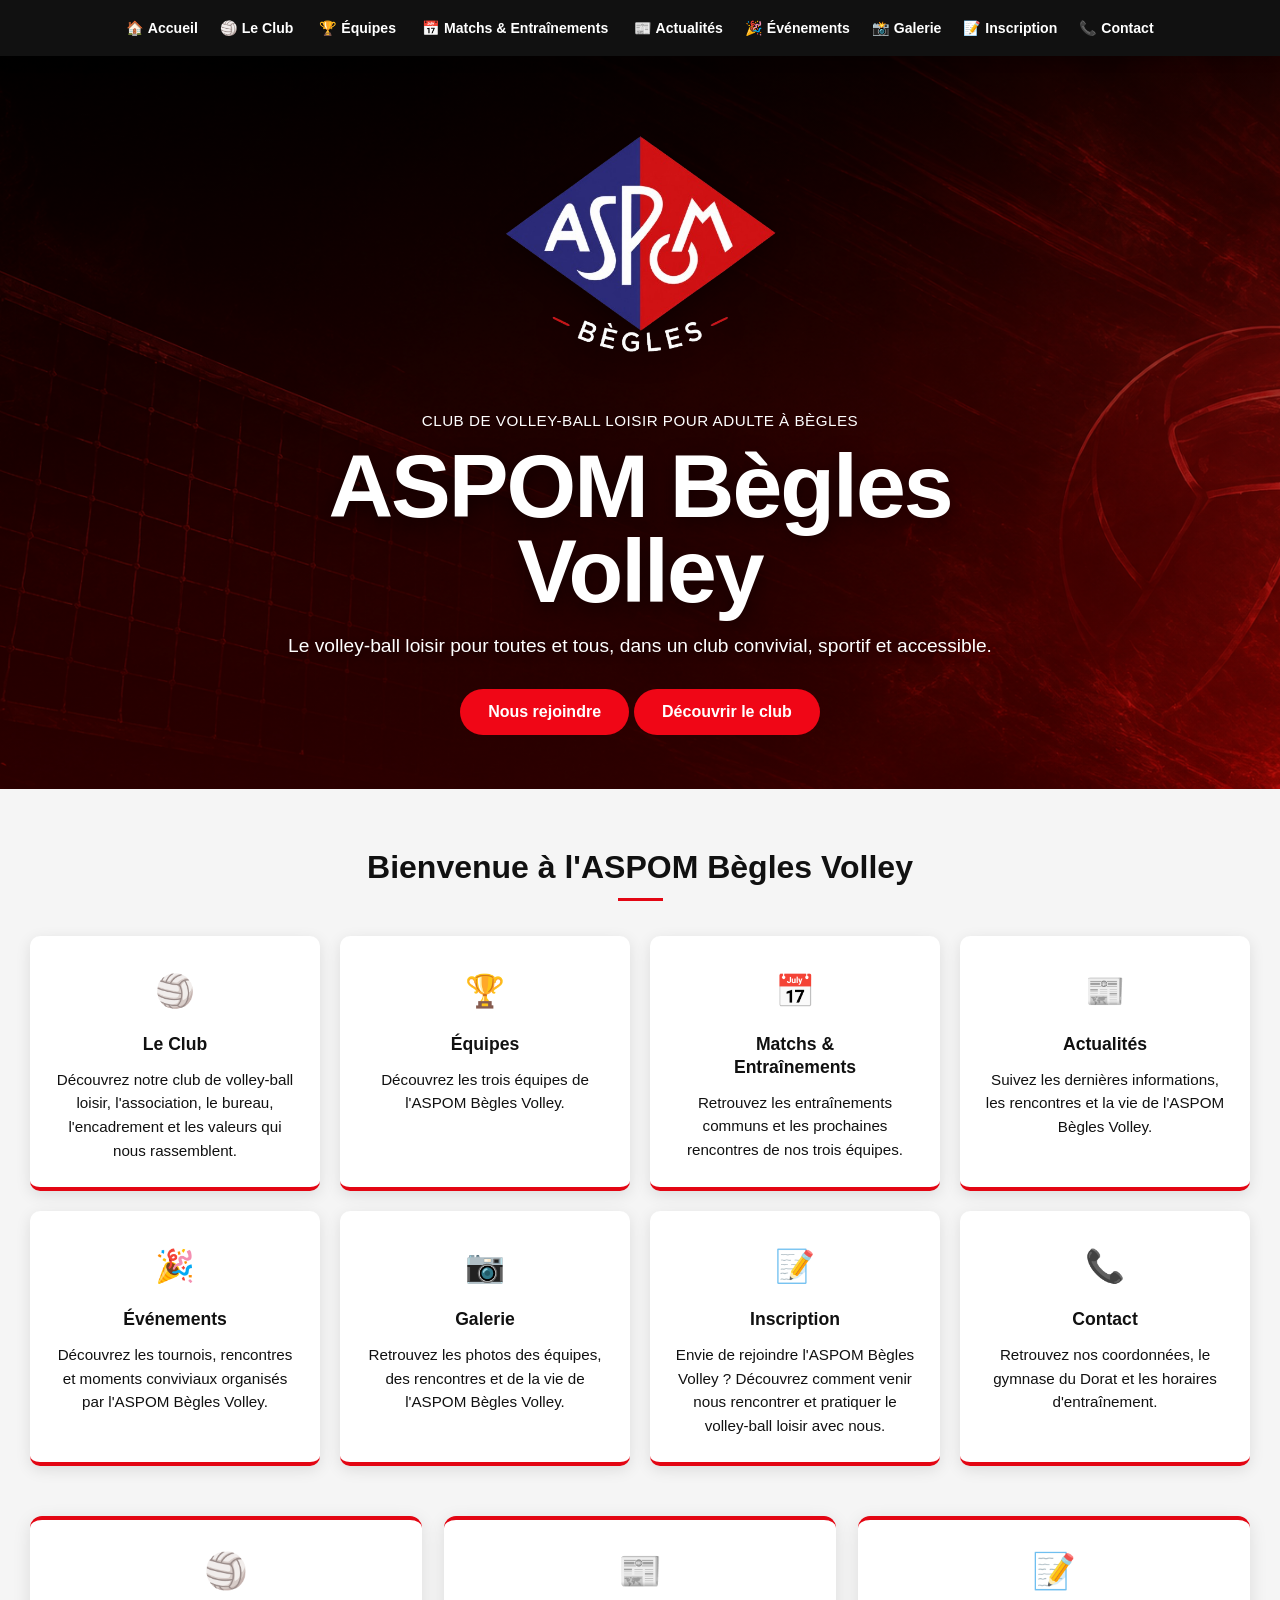
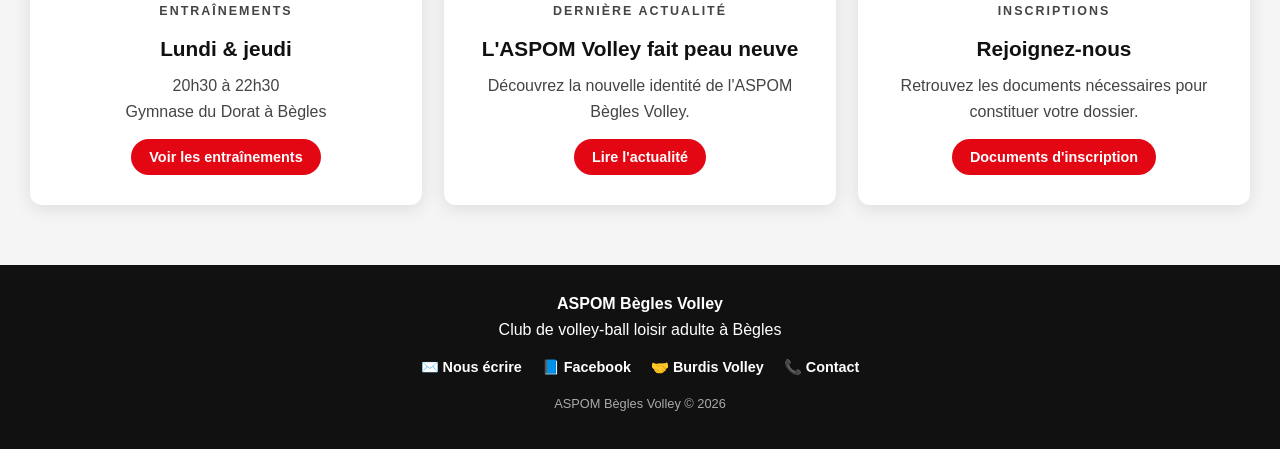
==== commit 05d2cc10: "Add link to Burdis Volley in index.html" ====
--- a/index.html
+++ b/index.html
@@ -2,12 +2,87 @@
 <html lang="fr">
 
 <head>
+
     <meta charset="UTF-8">
+
     <meta name="viewport" content="width=device-width, initial-scale=1.0">
 
-    <title>ASPOM Bègles Volley</title>
-
-    <link rel="stylesheet" href="./style.css?v=6">
+
+    <!-- TITRE GOOGLE -->
+
+    <title>
+        ASPOM Bègles Volley | Club de volley-ball loisir adulte à Bègles
+    </title>
+
+
+    <!-- DESCRIPTION GOOGLE -->
+
+    <meta
+        name="description"
+        content="ASPOM Bègles Volley est un club de volley-ball loisir adulte à Bègles. Entraînements les lundis et jeudis de 20h30 à 22h30 au gymnase du Dorat."
+    >
+
+
+    <!-- INDEXATION -->
+
+    <meta
+        name="robots"
+        content="index, follow"
+    >
+
+
+    <!-- LIEN OFFICIEL DE LA PAGE -->
+
+    <link
+        rel="canonical"
+        href="https://aspombeglesvolleyball.github.io/aspom-volley-site/"
+    >
+
+
+    <!-- APERÇU LORS DU PARTAGE DU SITE -->
+
+    <meta
+        property="og:title"
+        content="ASPOM Bègles Volley"
+    >
+
+    <meta
+        property="og:description"
+        content="Club de volley-ball loisir adulte à Bègles. Venez jouer avec nous dans une ambiance conviviale et familiale."
+    >
+
+    <meta
+        property="og:type"
+        content="website"
+    >
+
+    <meta
+        property="og:url"
+        content="https://aspombeglesvolleyball.github.io/aspom-volley-site/"
+    >
+
+    <meta
+        property="og:image"
+        content="https://aspombeglesvolleyball.github.io/aspom-volley-site/Logo_ASPOM.png"
+    >
+
+
+    <!-- FAVICON -->
+
+    <link
+        rel="icon"
+        type="image/png"
+        href="./Logo_ASPOM.png"
+    >
+
+
+    <!-- CSS -->
+
+    <link
+        rel="stylesheet"
+        href="./style.css?v=13"
+    >
+
 </head>
 
 <body>
@@ -438,7 +513,15 @@
                 >
                     📘 Facebook
                 </a>
-    
+
+                <a
+                    href="https://www.burdis-volley.fr/"
+                    target="_blank"
+                    rel="noopener noreferrer"
+                >
+                    🤝 Burdis Volley
+                </a>
+                
                 <a href="./contact.html">
                     📞 Contact
                 </a>
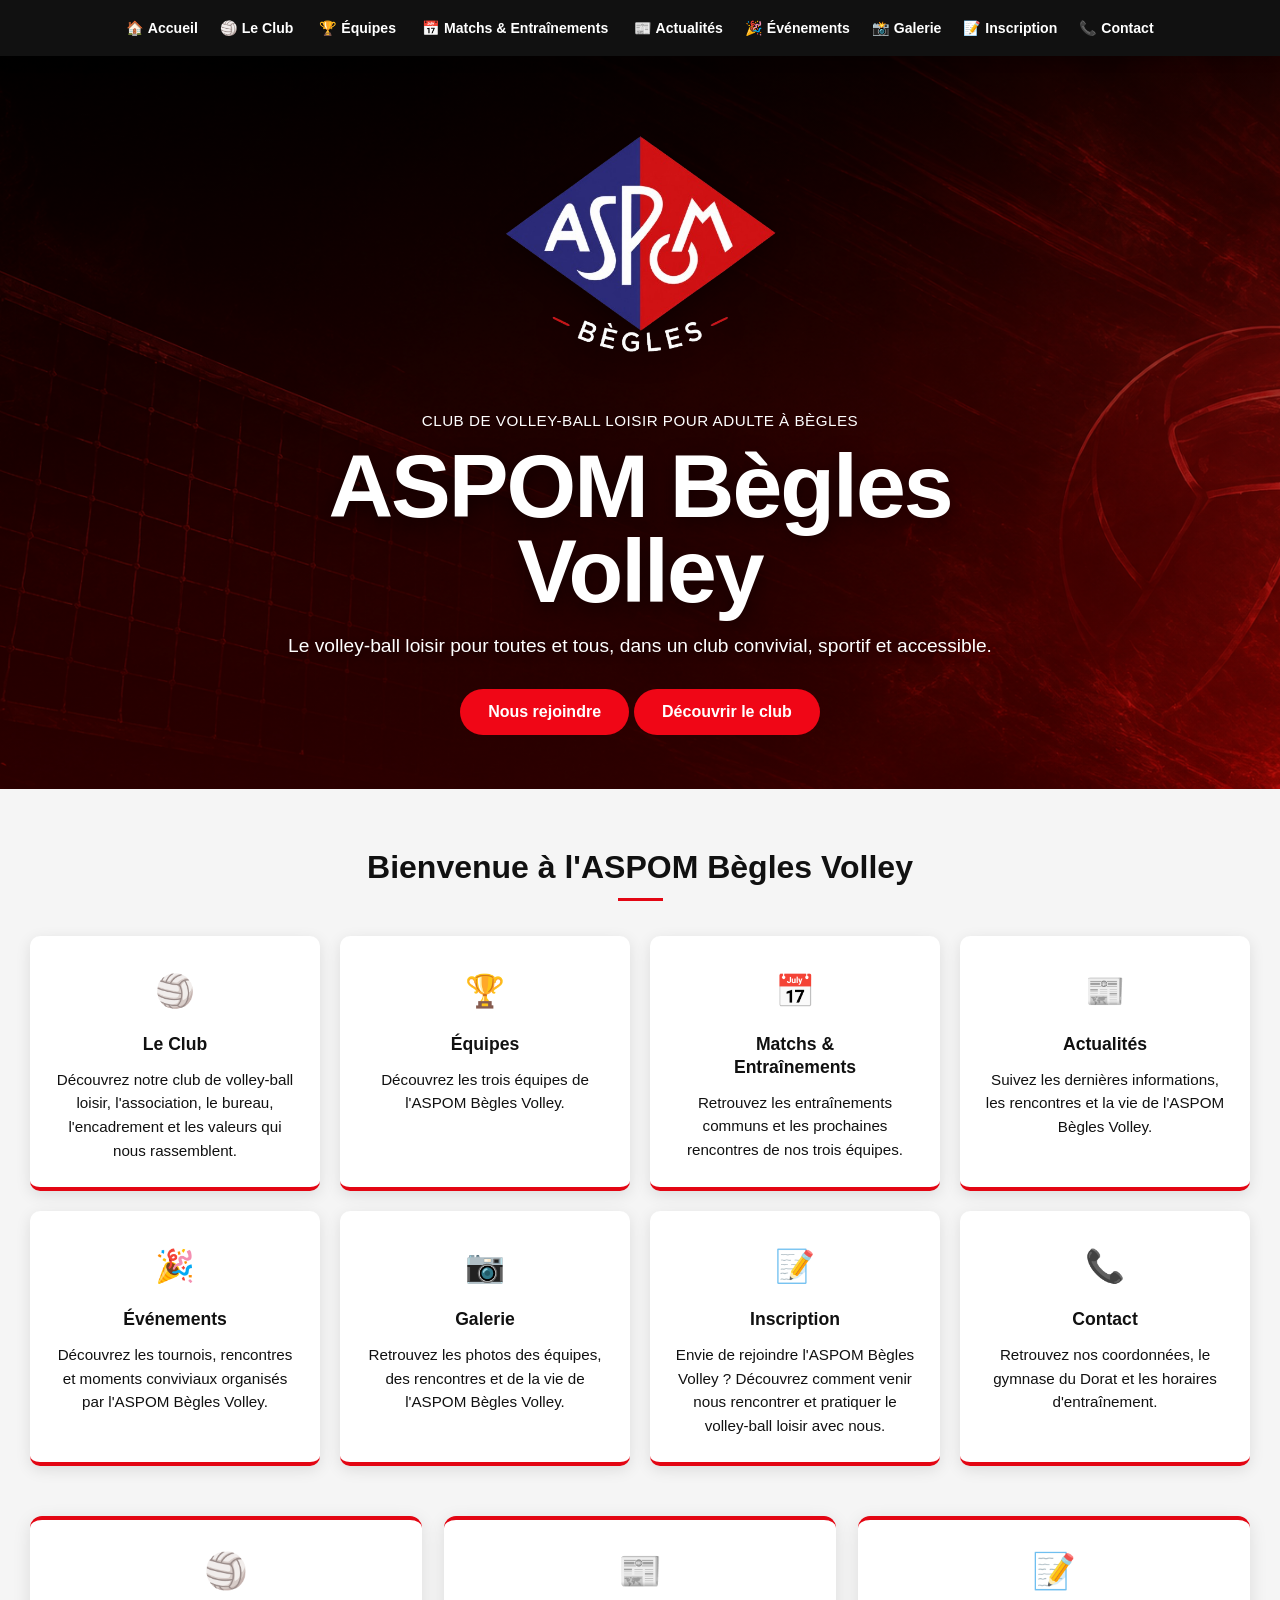
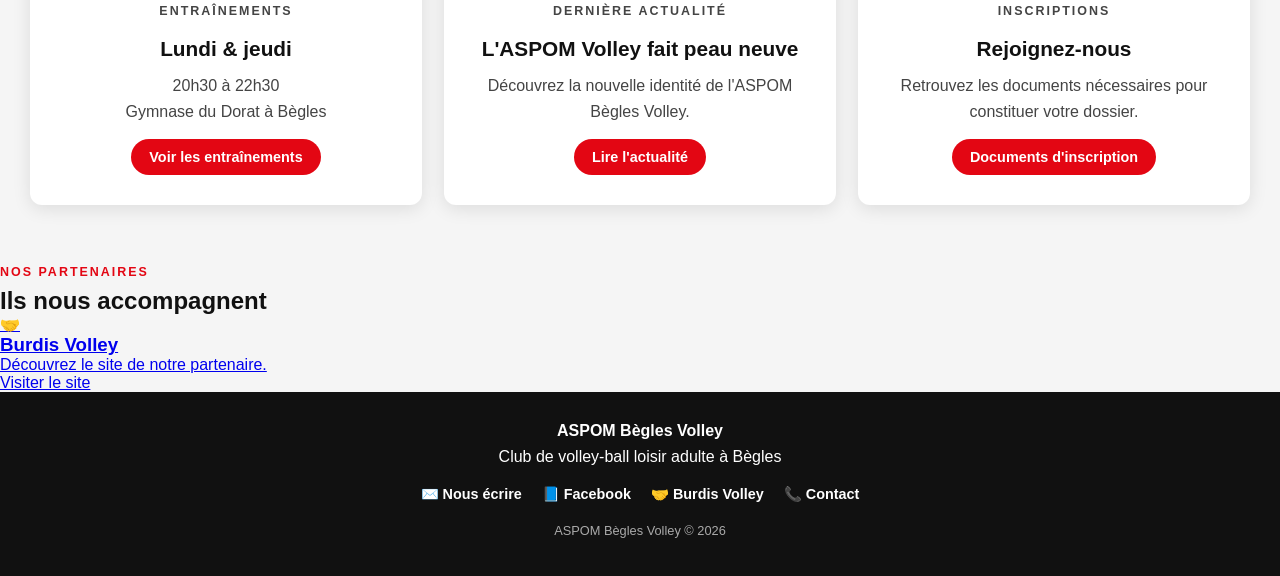
==== commit 7f077fce: "Add partners section with Burdis Volley card Added a partners section with a partner card for Burdis" ====
--- a/index.html
+++ b/index.html
@@ -481,7 +481,51 @@
 
         </section>
 
-    </main>
+        <!-- =====================================================
+                 PARTENAIRES
+            ===================================================== -->
+            
+            <section class="partners-section">
+            
+                <p class="club-small-title">
+                    NOS PARTENAIRES
+                </p>
+            
+                <h2>
+                    Ils nous accompagnent
+                </h2>
+            
+                <div class="partners-grid">
+            
+                    <a
+                        href="https://www.burdis-volley.fr/"
+                        target="_blank"
+                        rel="noopener noreferrer"
+                        class="partner-card"
+                    >
+                        <div class="partner-icon">
+                            🤝
+                        </div>
+            
+                        <h3>
+                            Burdis Volley
+                        </h3>
+            
+                        <p>
+                            Découvrez le site de notre partenaire.
+                        </p>
+            
+                        <span class="partner-link">
+                            Visiter le site
+                        </span>
+            
+                    </a>
+            
+                </div>
+            
+            </section>
+
+        </main>
 
 
     <!-- =====================================================
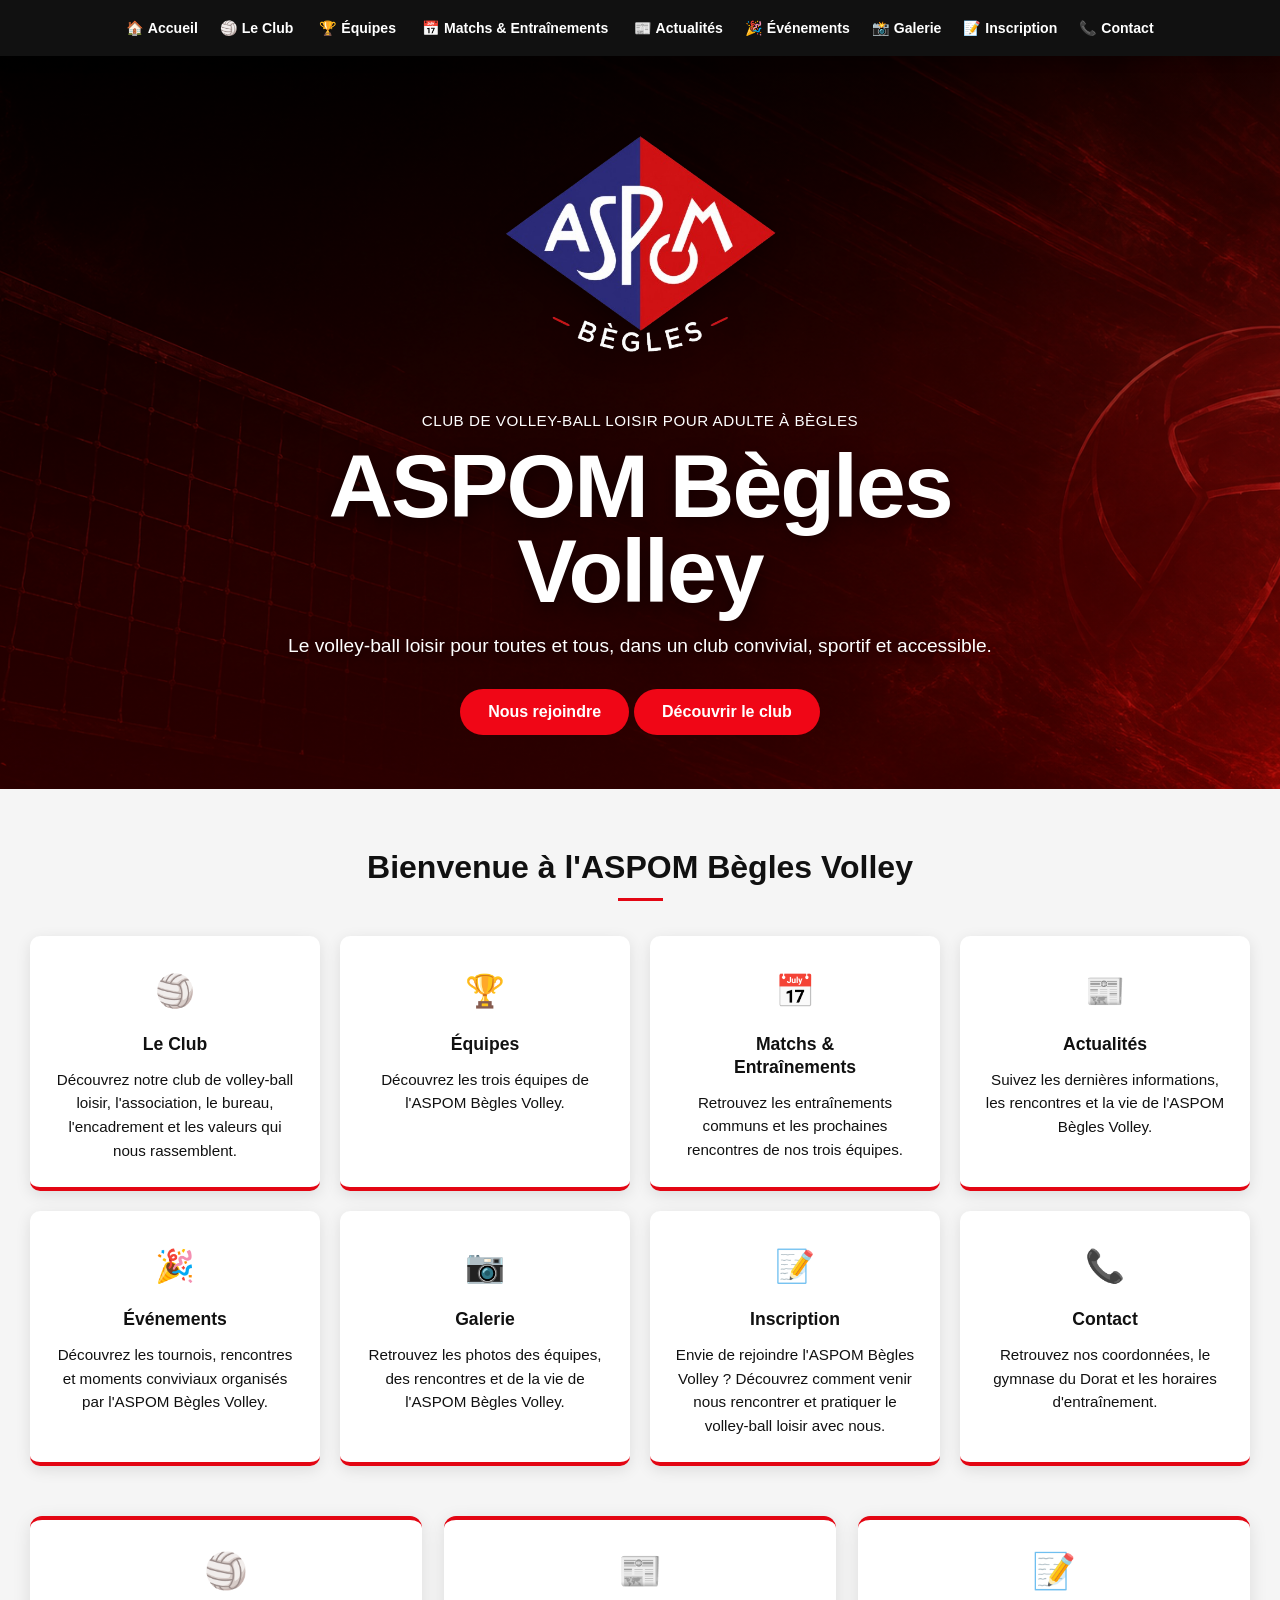
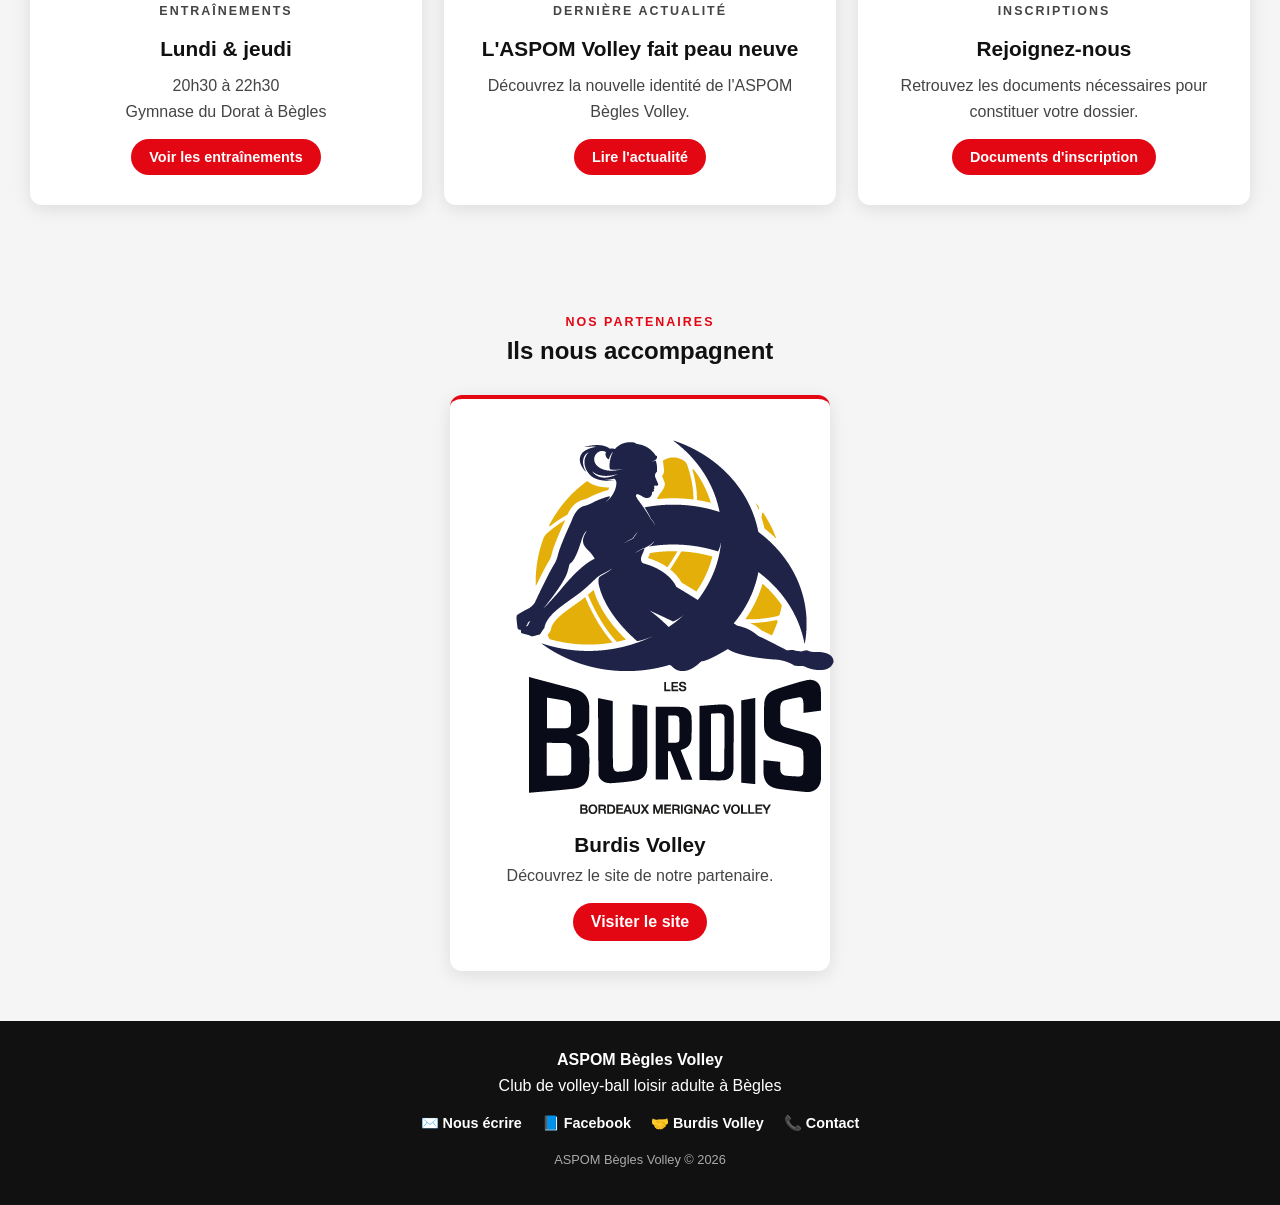
==== commit 410761b3: "Update partner card to use image logo Replaced partner icon emoji with an image logo." ====
--- a/index.html
+++ b/index.html
@@ -503,9 +503,11 @@
                         rel="noopener noreferrer"
                         class="partner-card"
                     >
-                        <div class="partner-icon">
-                            🤝
-                        </div>
+                       <img
+                        src="./logo-burdis.png"
+                        alt="Logo Burdis Volley"
+                        class="partner-logo"
+                    >
             
                         <h3>
                             Burdis Volley
--- a/style.css
+++ b/style.css
@@ -2006,6 +2006,87 @@
 
     color: #ffffff;
 }
+
+/* =====================================================
+      PARTENAIRES
+   ===================================================== */
+   
+   .partners-section {
+       max-width: 1400px;
+       margin: 0 auto;
+       padding: 50px 20px;
+       text-align: center;
+   }
+   
+   .partners-section h2 {
+       margin-bottom: 30px;
+   }
+   
+   .partners-grid {
+       display: flex;
+       justify-content: center;
+   }
+   
+   .partner-card {
+       width: 100%;
+       max-width: 380px;
+   
+       padding: 30px 25px;
+   
+       background: #ffffff;
+   
+       border-radius: 12px;
+   
+       border-top: 4px solid #e30613;
+   
+       box-shadow: 0 4px 18px rgba(0, 0, 0, 0.10);
+   
+       color: #111111;
+   
+       text-decoration: none;
+   
+       text-align: center;
+   }
+   
+   .partner-card:visited {
+       color: #111111;
+   }
+   
+   .partner-card:hover {
+       transform: translateY(-3px);
+   }
+   
+   .partner-icon {
+       margin-bottom: 12px;
+   
+       font-size: 2.2rem;
+   }
+   
+   .partner-card h3 {
+       margin-bottom: 10px;
+   
+       font-size: 1.3rem;
+   }
+   
+   .partner-card p {
+       margin-bottom: 18px;
+   
+       color: #444444;
+   }
+   
+   .partner-link {
+       display: inline-block;
+   
+       padding: 10px 18px;
+   
+       border-radius: 25px;
+   
+       background: #e30613;
+   
+       color: #ffffff;
+   
+       font-weight: bold;
+   }
 
 /* =====================================================
    TABLETTES
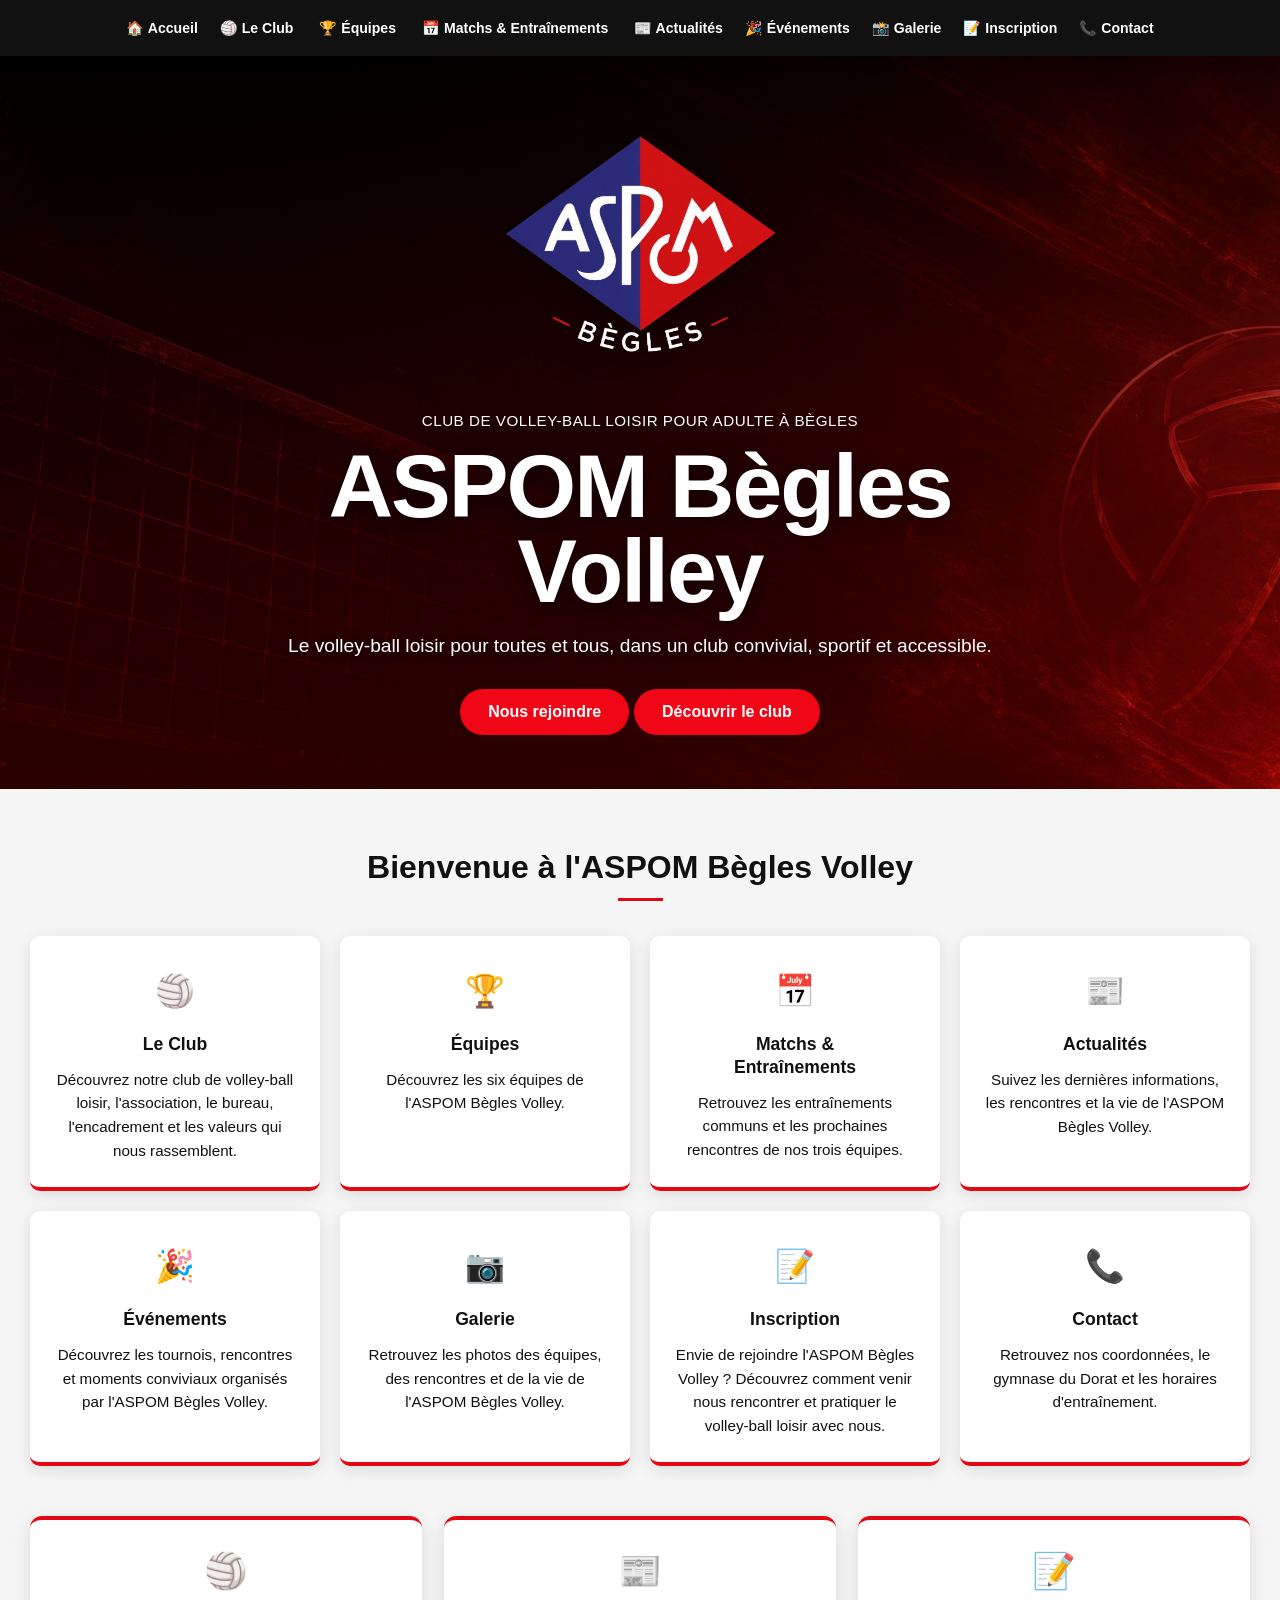
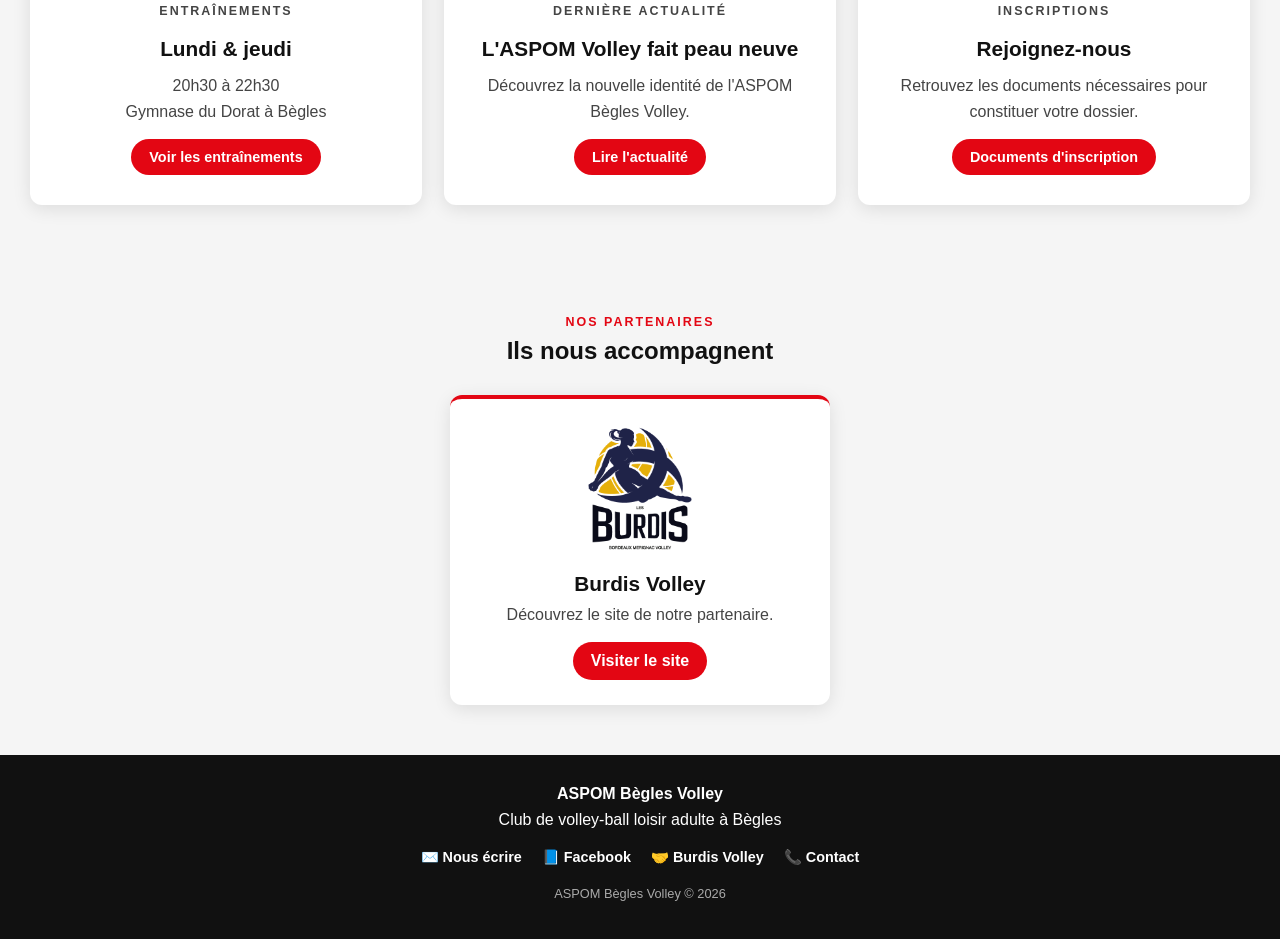
==== commit 7aa7db73: "Update team description from three to six" ====
--- a/index.html
+++ b/index.html
@@ -260,7 +260,7 @@
                 </h3>
             
                 <p>
-                    Découvrez les trois équipes
+                    Découvrez les six équipes
                     de l'ASPOM Bègles Volley.
                 </p>
             
--- a/style.css
+++ b/style.css
@@ -2013,25 +2013,33 @@
    
    .partners-section {
        max-width: 1400px;
+   
        margin: 0 auto;
+   
        padding: 50px 20px;
+   
        text-align: center;
    }
+   
    
    .partners-section h2 {
        margin-bottom: 30px;
    }
    
+   
    .partners-grid {
        display: flex;
+   
        justify-content: center;
    }
+   
    
    .partner-card {
        width: 100%;
+   
        max-width: 380px;
    
-       padding: 30px 25px;
+       padding: 25px;
    
        background: #ffffff;
    
@@ -2039,28 +2047,44 @@
    
        border-top: 4px solid #e30613;
    
-       box-shadow: 0 4px 18px rgba(0, 0, 0, 0.10);
+       box-shadow:
+           0 4px 18px rgba(0, 0, 0, 0.10);
    
        color: #111111;
    
        text-decoration: none;
    
        text-align: center;
-   }
+   
+       transition:
+           transform 0.2s ease,
+           box-shadow 0.2s ease;
+   }
+   
    
    .partner-card:visited {
        color: #111111;
    }
    
+   
    .partner-card:hover {
        transform: translateY(-3px);
-   }
-   
-   .partner-icon {
-       margin-bottom: 12px;
-   
-       font-size: 2.2rem;
-   }
+   
+       box-shadow:
+           0 8px 22px rgba(0, 0, 0, 0.14);
+   }
+   
+   
+   .partner-logo {
+       width: 150px;
+   
+       max-width: 75%;
+   
+       height: auto;
+   
+       margin-bottom: 18px;
+   }
+   
    
    .partner-card h3 {
        margin-bottom: 10px;
@@ -2068,12 +2092,14 @@
        font-size: 1.3rem;
    }
    
+   
    .partner-card p {
        margin-bottom: 18px;
    
        color: #444444;
    }
    
+   
    .partner-link {
        display: inline-block;
    
@@ -2086,6 +2112,8 @@
        color: #ffffff;
    
        font-weight: bold;
+   
+       text-decoration: none;
    }
 
 /* =====================================================
@@ -2676,3 +2704,19 @@
     }
 
 }
+
+/* =====================================================
+      CORRECTION LOGO PARTENAIRE
+   ===================================================== */
+   
+   .partner-card .partner-logo {
+       display: block !important;
+   
+       width: 130px !important;
+       max-width: 130px !important;
+       height: auto !important;
+   
+       margin: 0 auto 18px auto !important;
+   
+       object-fit: contain;
+   }
